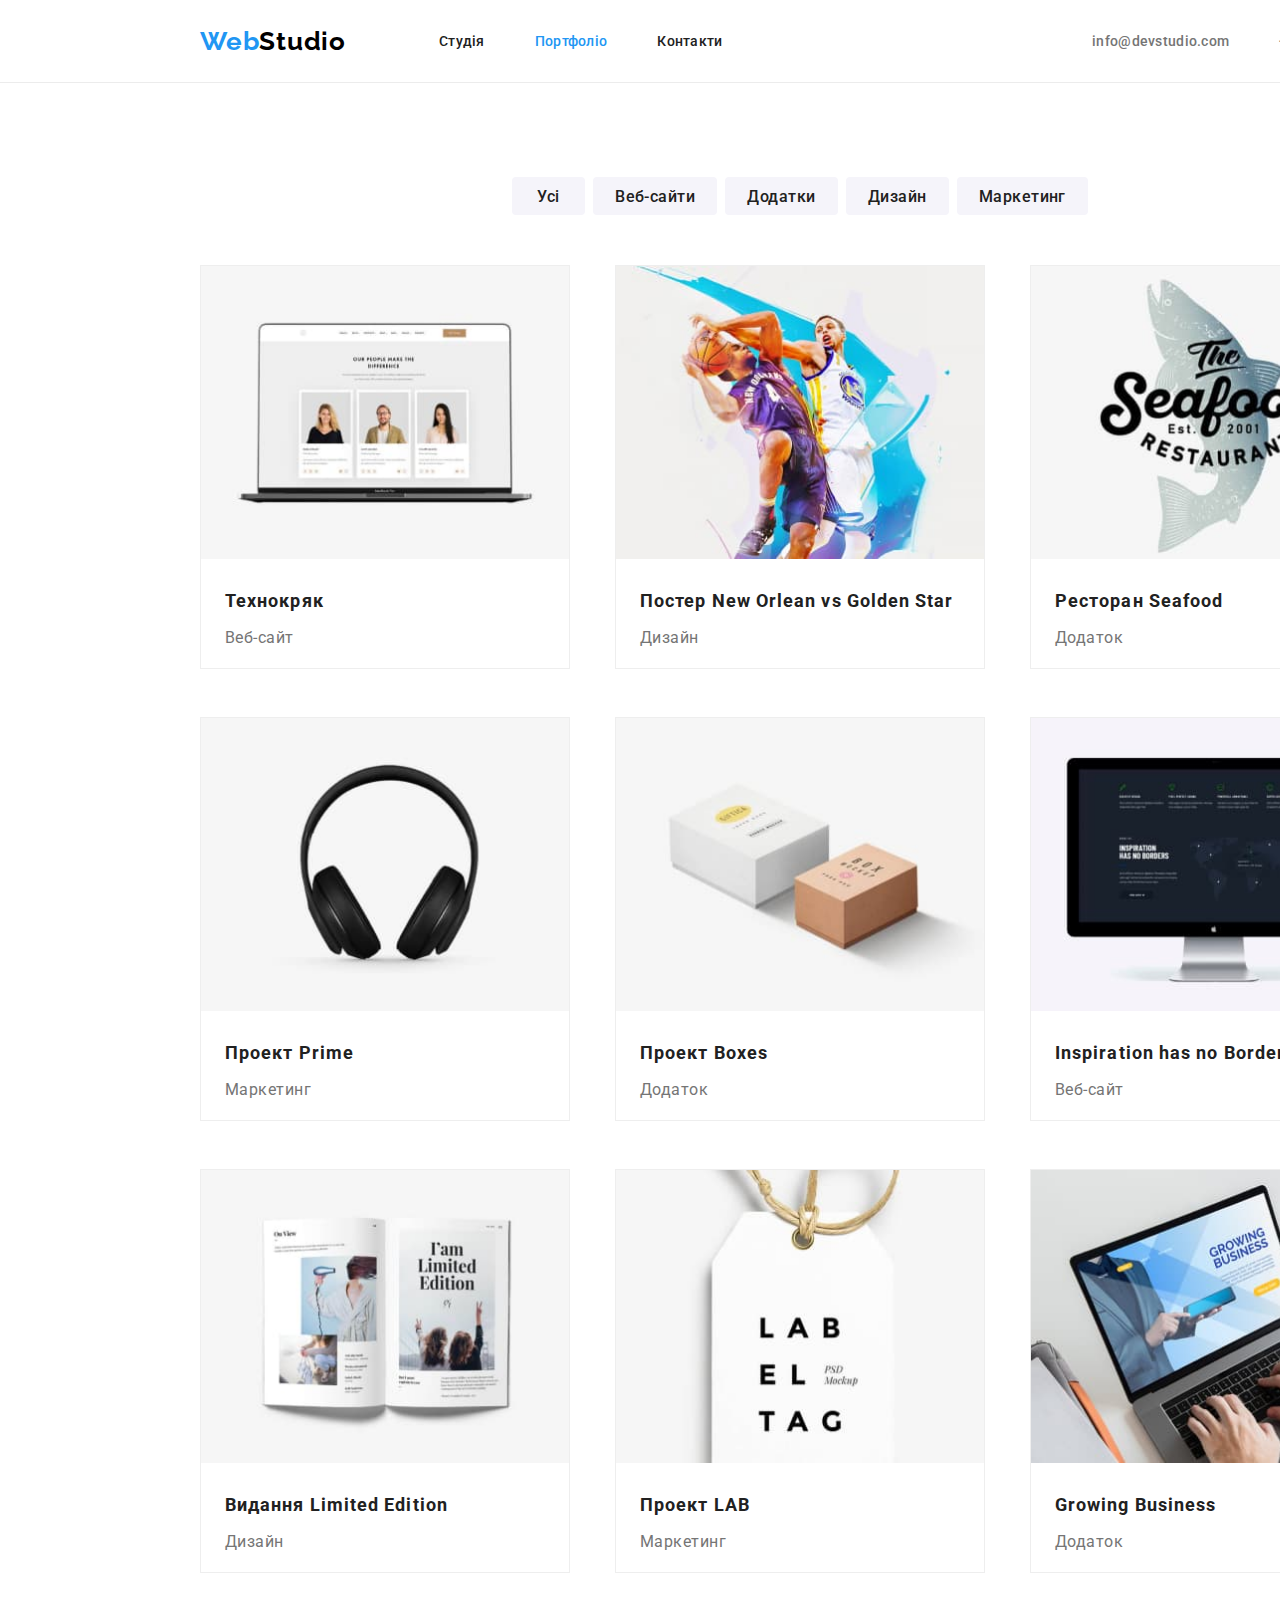
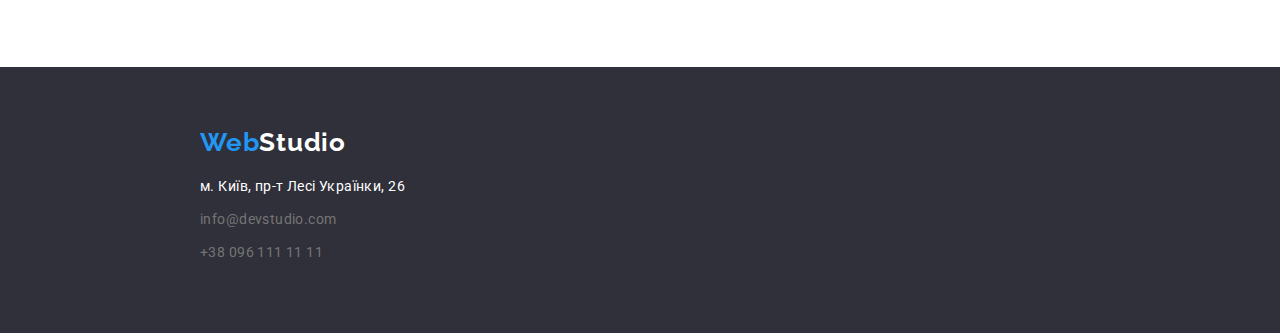
==== portfolio.html @ 56b0b199 "добавлена разметка и центрирование элементов" ====
<!DOCTYPE html>
<html lang="uk">
  <head>
    <meta charset="UTF-8" />
    <meta http-equiv="X-UA-Compatible" content="IE=edge" />
    <meta name="viewport" content="width=device-width, initial-scale=1.0" />
    <title>Web Studio Portfolio</title>
    <link rel="preconnect" href="https://fonts.googleapis.com" />
    <link rel="preconnect" href="https://fonts.gstatic.com" crossorigin />
    <link
      href="https://fonts.googleapis.com/css2?family=Raleway:wght@700&family=Roboto:ital,wght@0,400;0,500;0,700;0,900;1,400;1,500;1,700;1,900&display=swap"
      rel="stylesheet"
    />
    <link
      rel="stylesheet"
      href="https://cdnjs.cloudflare.com/ajax/libs/modern-normalize/1.1.0/modern-normalize.min.css"
    />
    <link rel="stylesheet" href="./css/styles.css" />
  </head>

  <body>
    <header class="header">
      <div class="container main-nav">
        <nav class="main-nav">
          <a href="./index.html" class="logo"
            >Web<span class="logo-part">Studio</span></a
          >
          <ul class="site-nav list">
            <li><a href="./index.html" class="link">Студія</a></li>
            <li>
              <a href="./portfolio.html" class="link current">Портфоліо</a>
            </li>
            <li><a href="./" class="link">Контакти</a></li>
          </ul>
        </nav>

        <ul class="contacts-nav main-nav list">
          <li>
            <a href="mailto:info@devstudio.com" class="link"
              >info@devstudio.com</a
            >
          </li>
          <li>
            <a href="tel:+380961111111" class="link"> +38 096 111 11 11 </a>
          </li>
        </ul>
      </div>
    </header>

    <main>
      <section class="section">
        <div class="container">
          <h1 class="buttons-title visually-hidden">Filter menu</h1>
          <ul class="button-list list">
            <li><button type="button" class="button-primary">Усi</button></li>
            <li>
              <button type="button" class="button-primary">Веб-сайти</button>
            </li>
            <li>
              <button type="button" class="button-primary">Додатки</button>
            </li>
            <li>
              <button type="button" class="button-primary">Дизайн</button>
            </li>
            <li>
              <button type="button" class="button-primary">Маркетинг</button>
            </li>
          </ul>

          <ul class="works-list list">
            <li>
              <img
                src="./img/img-11.jpg"
                alt="Відкритий сайт у браузері на екрані ноутбука"
                width="368"
              />
              <h2 class="works-title">Технокряк</h2>
              <p>Веб-сайт</p>
            </li>
            <li>
              <img
                src="./img/img-12.jpg"
                alt="Два баскетболісти змагаються за мʼяч"
                width="368"
              />
              <h2 class="works-title">Постер New Orlean vs Golden Star</h2>
              <p>Дизайн</p>
            </li>
            <li>
              <img
                src="./img/img-13.jpg"
                alt="Назва ресторану ʼЗе сифуд ресторанʼ з великою рибою на фоні"
                width="368"
              />
              <h2 class="works-title">Ресторан Seafood</h2>
              <p>Додаток</p>
            </li>
            <li>
              <img src="./img/img-14.jpg" alt="Чорні навушники" width="368" />
              <h3 class="works-title">Проект Prime</h3>
              <p>Маркетинг</p>
            </li>
            <li>
              <img
                src="./img/img-15.jpg"
                alt="Дві коробки- біла та коричнева"
                width="368"
              />
              <h2 class="works-title">Проект Boxes</h2>
              <p>Додаток</p>
            </li>
            <li>
              <img
                src="./img/img-16.jpg"
                alt="Персональний компʼютер Епл з відкритою сторінкою у браузері"
                width="368"
              />
              <h2 lang="en" class="works-title">Inspiration has no Borders</h2>
              <p>Веб-сайт</p>
            </li>
            <li>
              <img
                src="./img/img-17.jpg"
                alt="Відкритий журнал, на першій сторінці дівчина з феном, на другій дві дівчини підняли руки вгору зі знаком перемоги ві"
                width="368"
              />
              <h2 class="works-title">Видання Limited Edition</h2>
              <p>Дизайн</p>
            </li>
            <li>
              <img
                src="./img/img-18.jpg"
                alt="Бірка з надписом 'Леб ель тег'"
                width="368"
              />
              <h2 class="works-title">Проект LAB</h2>
              <p>Маркетинг</p>
            </li>
            <li>
              <img
                src="./img/img-19.jpg"
                alt="Чоловічі руки печатають на клавіатурі ноутбука з відкритою сторінкою у браузері"
                width="368"
              />
              <h2 lang="en" class="works-title">Growing Business</h2>
              <p>Додаток</p>
            </li>
          </ul>
        </div>
      </section>
    </main>
    <footer class="address-section">
      <div class="container container-ftr">
        <a href="./index.html" class="logo logo-ftr"
          >Web<span class="logo-part-ftr">Studio</span></a
        >

        <address class="address">
          <ul class="list address-list">
            <li>
              <a
                href="https://goo.gl/maps/CPtrU1FHBa2aNyZL9"
                target="_blank"
                rel="noopener noreferrer nofollow"
                class="address-map link"
                >м. Київ, пр-т Лесі Українки, 26</a
              >
            </li>

            <li>
              <a href="mailto:info@devstudio.com" class="contacts link"
                >info@devstudio.com</a
              >
            </li>
            <li>
              <a href="tel:+380961111111" class="contacts link"
                >+38 096 111 11 11</a
              >
            </li>
          </ul>
        </address>
      </div>
    </footer>
  </body>
</html>
---- css/styles.css ----
/*цвет основного текста  #212121 */
/*голубой цвет #2196F3 */
/* цвет мелкого текста #757575*/
/* фон темній #2F303A */
/*цвет белого текста #FFFFFF */

/* Common styles */

html {
  box-sizing: border-box;
}

*,
*::before,
*::after {
  box-sizing: inherit;
}

:root {
  --body-bgr-color: #ffffff;
  --primary-text-color: #212121;
  --accent-color: #2196f3;
  --title-text-color: #212121;
  --text-color: #757575;
  --hero-text-color: #ffffff;
  --background-color: #2f303a;
  --second-part-logo: #000000;
  --portfolio-button-bgr: #f5f4fa;
  --hover-focus-btn: #188ce8;
  --team-bgr-color: #f5f4fa;
}


/* Utilits */

body {
  background-color: var(--body-bgr-color);
  color: var(--primary-text-color);
  font-family: "Roboto", sans-serif;
  margin: 0;
  width: 1600px;
}

.title-centered {
  text-align: center;
}

.container {
  width: 1200px;
  margin-left: auto;
  margin-right: auto;
}

.logo {
  color: var(--accent-color);
  font-family: "Raleway", sans-serif;
  font-weight: 700;
  font-size: 26px;
  line-height: calc(31 / 26);
  letter-spacing: 0.03em;
  text-decoration: none;
  }

.logo-part {
  color: var(--second-part-logo);
}

.list {
  list-style: none;
}

.link {
  text-decoration: none;
  display: inline-block;
}


/* Header */

.header {
  border-bottom: 1px solid #ECECEC;
}

/* Site nav */

.main-nav {
  display: flex;
  align-items: center;
}

.site-nav {
  margin: 0;
  margin-top: 32px;
  margin-bottom: 32px;
  margin-left: 93px;
  padding: 0;
  display: flex;
}

.site-nav .link {
  color: var(--primary-text-color);
  font-weight: 500;
  font-size: 14px;
  line-height: calc(16 / 14);
  letter-spacing: 0.02em;
}

.site-nav>li,
.contacts-nav>li {
  margin-right: 50px;
}

.site-nav>li:last-child,
.contacts-nav>li:last-child {
  margin-right: 0;
}

.site-nav .link:hover,
.site-nav .link:focus {
  color: var(--accent-color);
}

.site-nav .link.current {
  color: var(--accent-color);
}

.contacts-nav {
  margin: 0;
  margin-top: 32px;
  margin-bottom: 32px;
  margin-left: auto;
  padding: 0;
  display: flex;
}

.contacts-nav .link {
  color: var(--text-color);
  font-weight: 500;
  font-size: 14px;
  line-height: calc(16 / 14);
  letter-spacing: 0.02em;
}

.contacts-nav .link:hover,
.contacts-nav .link:focus {
  color: var(--accent-color);
}


/* Hero */

.hero {
  background-color: var(--background-color);
  text-align: center;
  width: 1600px;
    height: 600px;
}
 
.container-hero {
  padding-top: 200px;
  padding-bottom: 200px;
}

.hero-title {
  color: var(--hero-text-color);
  font-weight: 900;
  font-size: 44px;
  line-height: calc(60 / 44);
  letter-spacing: 0.06em;
  text-transform: uppercase;
  text-align: center;
  width: 696px;
  margin:0 auto 30px auto;
}

.button {
  color: var(--hero-text-color);
  background-color: var(--accent-color);
  border-radius: 4px;
  font-family: inherit;
  font-weight: 700;
  font-size: 16px;
  line-height: calc(30 / 16);
  letter-spacing: 0.06em;
  border-style: none;
  text-align: center;
  min-width: 216px;
  height: 50px;
  padding: 0;
}

.button:hover,
.button:focus {
  cursor: pointer;
  background-color: var(--hover-focus-btn);
}

/* Section */

.section {
  padding:0;
  margin-bottom: 94px;
}

.section-title {
  color: var(--title-text-color);
  font-size: 36px;
  line-height: calc(42 / 36);
  letter-spacing: 0.03em;
  padding: 0;
  margin: 0;
  padding-bottom: 50px;
}

.visually-hidden {
position: absolute;
white-space: nowrap;
width: 1px;
height: 1px;
overflow: hidden;
border: 0;
padding: 0;
clip: rect(0 0 0 0);
clip-path: inset(50%);
margin: -1px;
}

.features {
  display: flex;
  justify-content: space-between;
  padding: 0;
  margin: 0;
  margin-bottom: 94px;
}

.features-container {
  height: 98px;
}

.features>li {
  width: 270px;
}

.features p {
  color: var(--text-color);
  margin: 0;
  font-size: 14px;
  line-height: calc(24/14);
}

.features .features-title {
  font-size: 14px;
  line-height: calc(16 / 14);
  letter-spacing: 0.03em;
  text-transform: uppercase;
}

.features-title,
.team-title {
  margin-top: 0;
  margin-bottom: 10px;
}

/* Team */

.team {
  background-color: var(--team-bgr-color);
  margin-bottom: 0;
}

.team-list {
  margin: 0;
  padding-left: 0;
  display: flex;
  flex-direction: row;
  justify-content: space-between;
}

.team-main-title 
{
  padding-top: 94px;
}

.team-title {
  font-weight: 500;
  font-size: 16px;
  line-height: calc(19 / 16);
  letter-spacing: 0.03em;
  text-align: center;
}

.description-bgr {
  background-color: var(--body-bgr-color);
  width: 270px;
  height: 368px;
  box-shadow: 0px 1px 3px rgba(0, 0, 0, 0.12), 0px 1px 1px rgba(0, 0, 0, 0.14), 0px 2px 1px rgba(0, 0, 0, 0.2);
    border-radius: 0px 0px 4px 4px;
    margin-bottom: 94px;
}

.job-title {
  color: var(--text-color);
  font-weight: 400;
  font-size: 16px;
  line-height: calc(19 / 16);
  letter-spacing: 0.03em;
  text-align: center;
  margin-top: 0;
  margin-bottom: 30px;
}

.description-bgr>img {
  margin-bottom: 30px;
}


/* footer */

.container-ftr {
  padding-top: 60px;
  padding-bottom: 60px;
}

.logo-ftr {
  margin-bottom: 20px;
  margin-top: 20px;
}

.address {
  font-style: normal;
}

.address-list {
  padding-left: 0;
  margin-bottom: 0;
}

.address-list a{
  padding-bottom: 9px;
}

.address-section {
  background-color: var(--background-color);
}

.address-map {
  color: var(--hero-text-color);
  font-size: 14px;
  line-height: calc(24 / 14);
  letter-spacing: 0.03em;
}

.contacts {
  color: var(--text-color);
  font-size: 14px;
  line-height: calc(24 / 14);
  letter-spacing: 0.03em;
}

.contacts:hover,
.contacts:focus {
  color: var(--accent-color);
}

.logo-part-ftr {
  color: var(--hero-text-color);
  font-family: "Raleway", sans-serif;
}

/* styles for portfolio */
/* Button */
.buttons-title {
  color: var(--hero-text-color);
}

.button-list {
  margin: 0;
  margin-top: 94px;
  margin-bottom: 50px;
  padding: 0;
  display: flex;
  flex-direction: row;
  justify-content: center;
}

.button-primary {
  color: var(--primary-text-color);
  background-color: var(--portfolio-button-bgr);
  border-radius: 4px;
  font-family: inherit;
  font-weight: 500;
  font-size: 16px;
  line-height: calc(26 / 16);
  letter-spacing: 0.03em;
  text-align: center;
  min-width: 73px;
  border-style: none;
  padding-top: 3px;
  padding-left: 22px;
  padding-right: 22px;
  margin-left: 4px;
  margin-right: 4px;
  height: 38px;
}

.button-list .button-primary:hover,
.button-list .button-primary:focus {
  color: var(--hero-text-color);
  background-color: var(--accent-color);
  cursor: pointer;
}

/* Works */

.work-list {
  margin-top: 0;
  margin-bottom: 0;
  padding-left: 0;
  display: flex;
  flex-direction: row;
  justify-content: space-between;
  height: 294px;
}

.works-list > li {
  width: 370px;
  height: 404px;
  box-sizing: border-box;
  background: #FFFFFF;
  border: 1px solid #EEEEEE;
  margin-bottom: 30px;
}

.works-list>li:nth-child(n+7) {
  margin-bottom: 0;
}

.works-list {
  margin: 0;
  padding: 0;
  display: flex;
  flex-wrap: wrap;
  gap: 18px;
  justify-content: space-between;
}

.works-list img {
  margin-bottom: 20px;
}

.works-title {
  font-size: 18px;
  line-height: calc(36 / 18);
  letter-spacing: 0.06em;
  width: 322px;
  margin: 0;
  margin-bottom: 4px;
  margin-left: 24px;
}

.works-list p {
  color: var(--text-color);
  font-size: 16px;
  line-height: calc(30 / 16);
  letter-spacing: 0.03em;
  width: 322px;
  margin: 0;
  margin-bottom: 20px;
  margin-left: 24px;
}
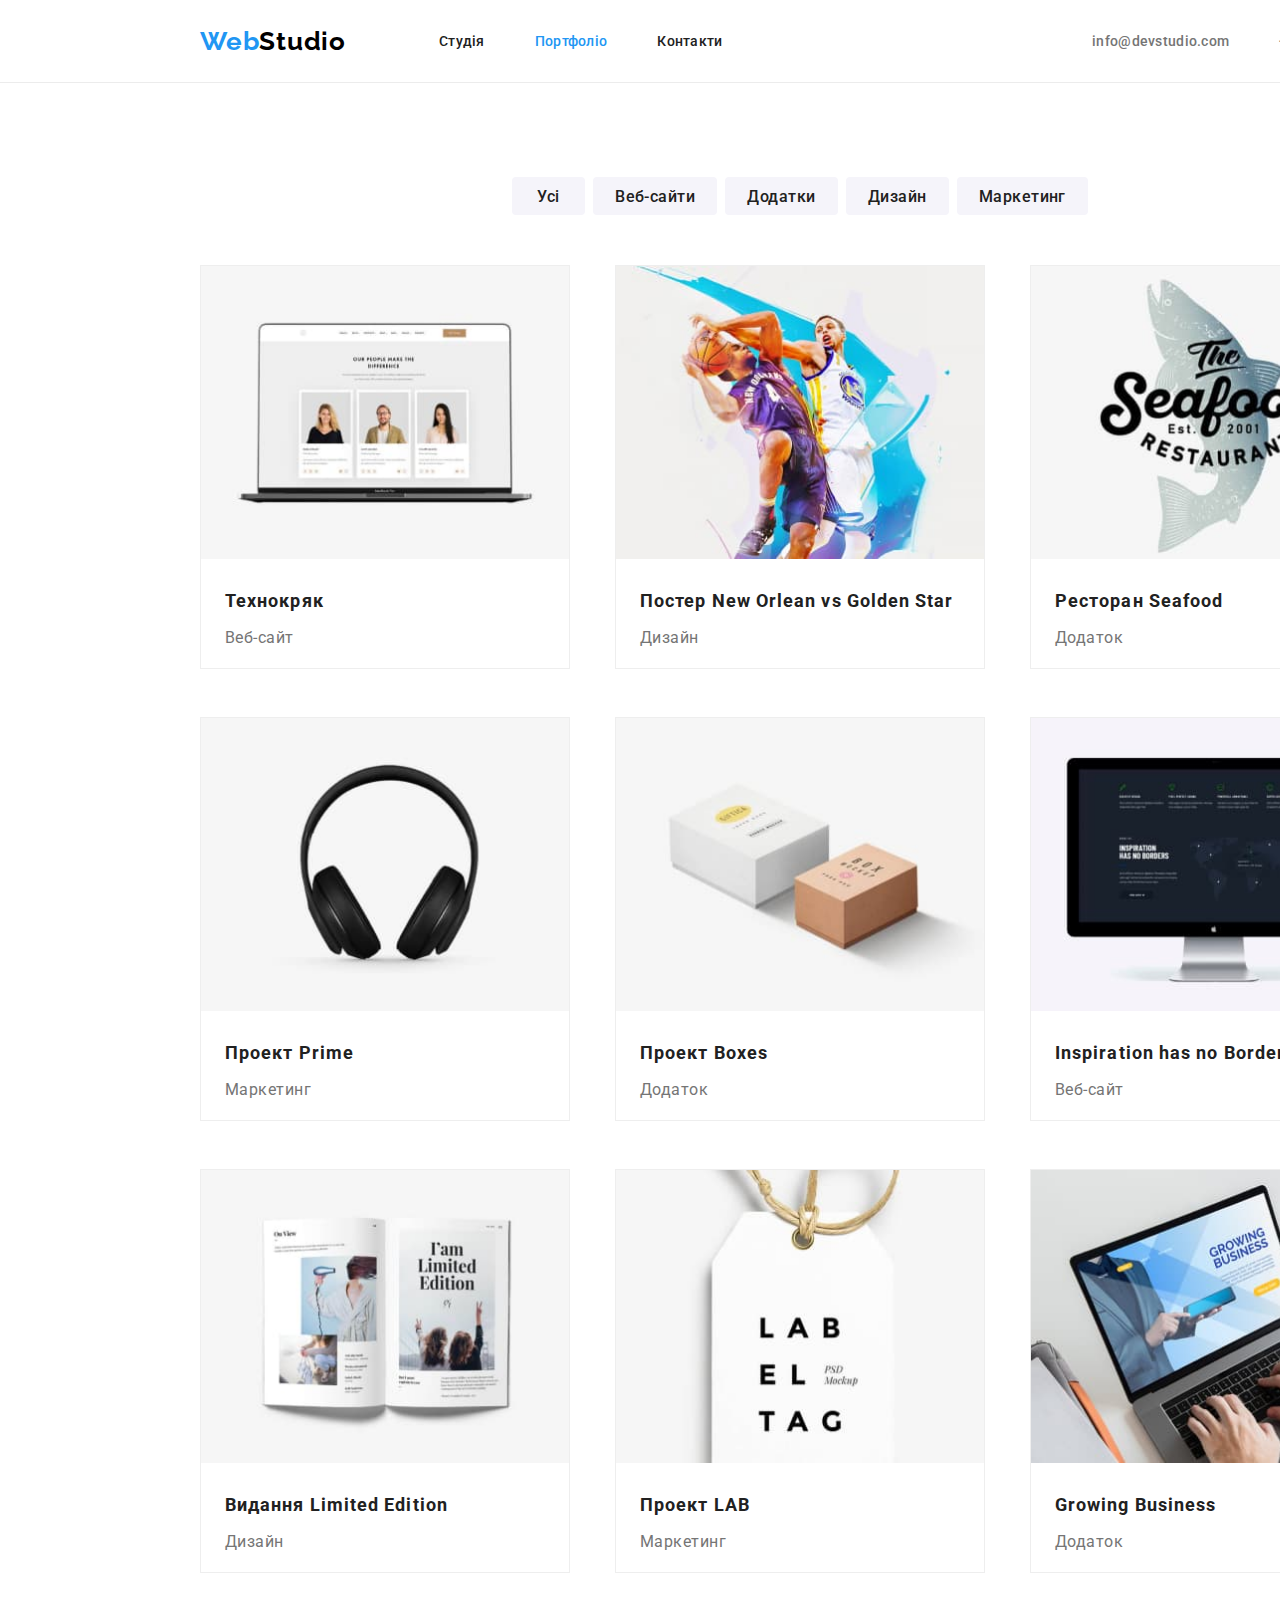
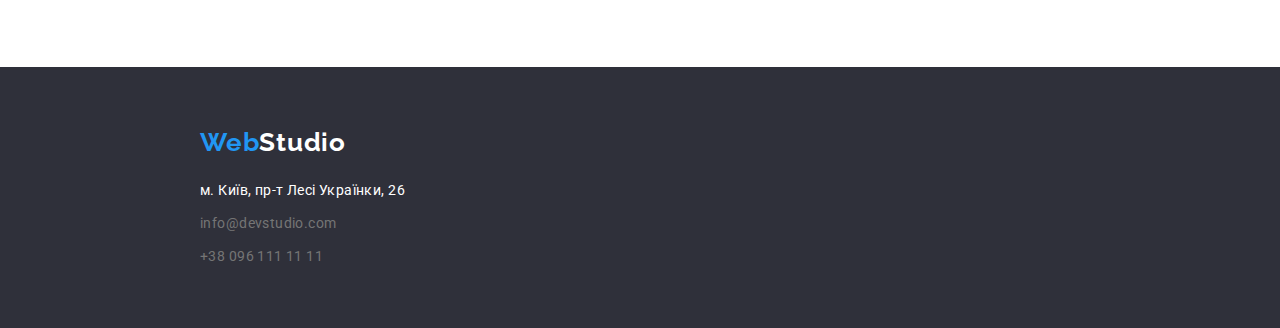
==== commit 26ef65da: "откорректировано" ====
--- a/portfolio.html
+++ b/portfolio.html
@@ -52,7 +52,11 @@
         <div class="container">
           <h1 class="buttons-title visually-hidden">Filter menu</h1>
           <ul class="button-list list">
-            <li><button type="button" class="button-primary">Усi</button></li>
+            <li>
+              <button type="button" class="button-primary first-button">
+                Усi
+              </button>
+            </li>
             <li>
               <button type="button" class="button-primary">Веб-сайти</button>
             </li>
@@ -151,7 +155,7 @@
     </main>
     <footer class="address-section">
       <div class="container container-ftr">
-        <a href="./index.html" class="logo logo-ftr"
+        <a href="./index.html" class="logo logo-ftr link"
           >Web<span class="logo-part-ftr">Studio</span></a
         >
 
--- a/css/styles.css
+++ b/css/styles.css
@@ -323,7 +323,11 @@
 
 .logo-ftr {
   margin-bottom: 20px;
-  margin-top: 20px;
+}
+
+.logo-part-ftr {
+  color: var(--hero-text-color);
+  font-family: "Raleway", sans-serif;
 }
 
 .address {
@@ -331,12 +335,17 @@
 }
 
 .address-list {
+  margin-top: 0;
   padding-left: 0;
   margin-bottom: 0;
 }
 
-.address-list a{
-  padding-bottom: 9px;
+.address-list li{
+ margin-bottom: 9px;
+}
+
+.address-list>li:last-child {
+  margin-bottom: 0;
 }
 
 .address-section {
@@ -362,10 +371,7 @@
   color: var(--accent-color);
 }
 
-.logo-part-ftr {
-  color: var(--hero-text-color);
-  font-family: "Raleway", sans-serif;
-}
+
 
 /* styles for portfolio */
 /* Button */
@@ -381,6 +387,14 @@
   display: flex;
   flex-direction: row;
   justify-content: center;
+}
+
+.button-list>li {
+  margin-right: 8px;
+}
+
+.button-list>li:last-child {
+  margin-right: 0;
 }
 
 .button-primary {
@@ -398,9 +412,12 @@
   padding-top: 3px;
   padding-left: 22px;
   padding-right: 22px;
-  margin-left: 4px;
-  margin-right: 4px;
   height: 38px;
+}
+
+.first-button {
+  padding-left: 25px;
+  padding-right: 25px;
 }
 
 .button-list .button-primary:hover,
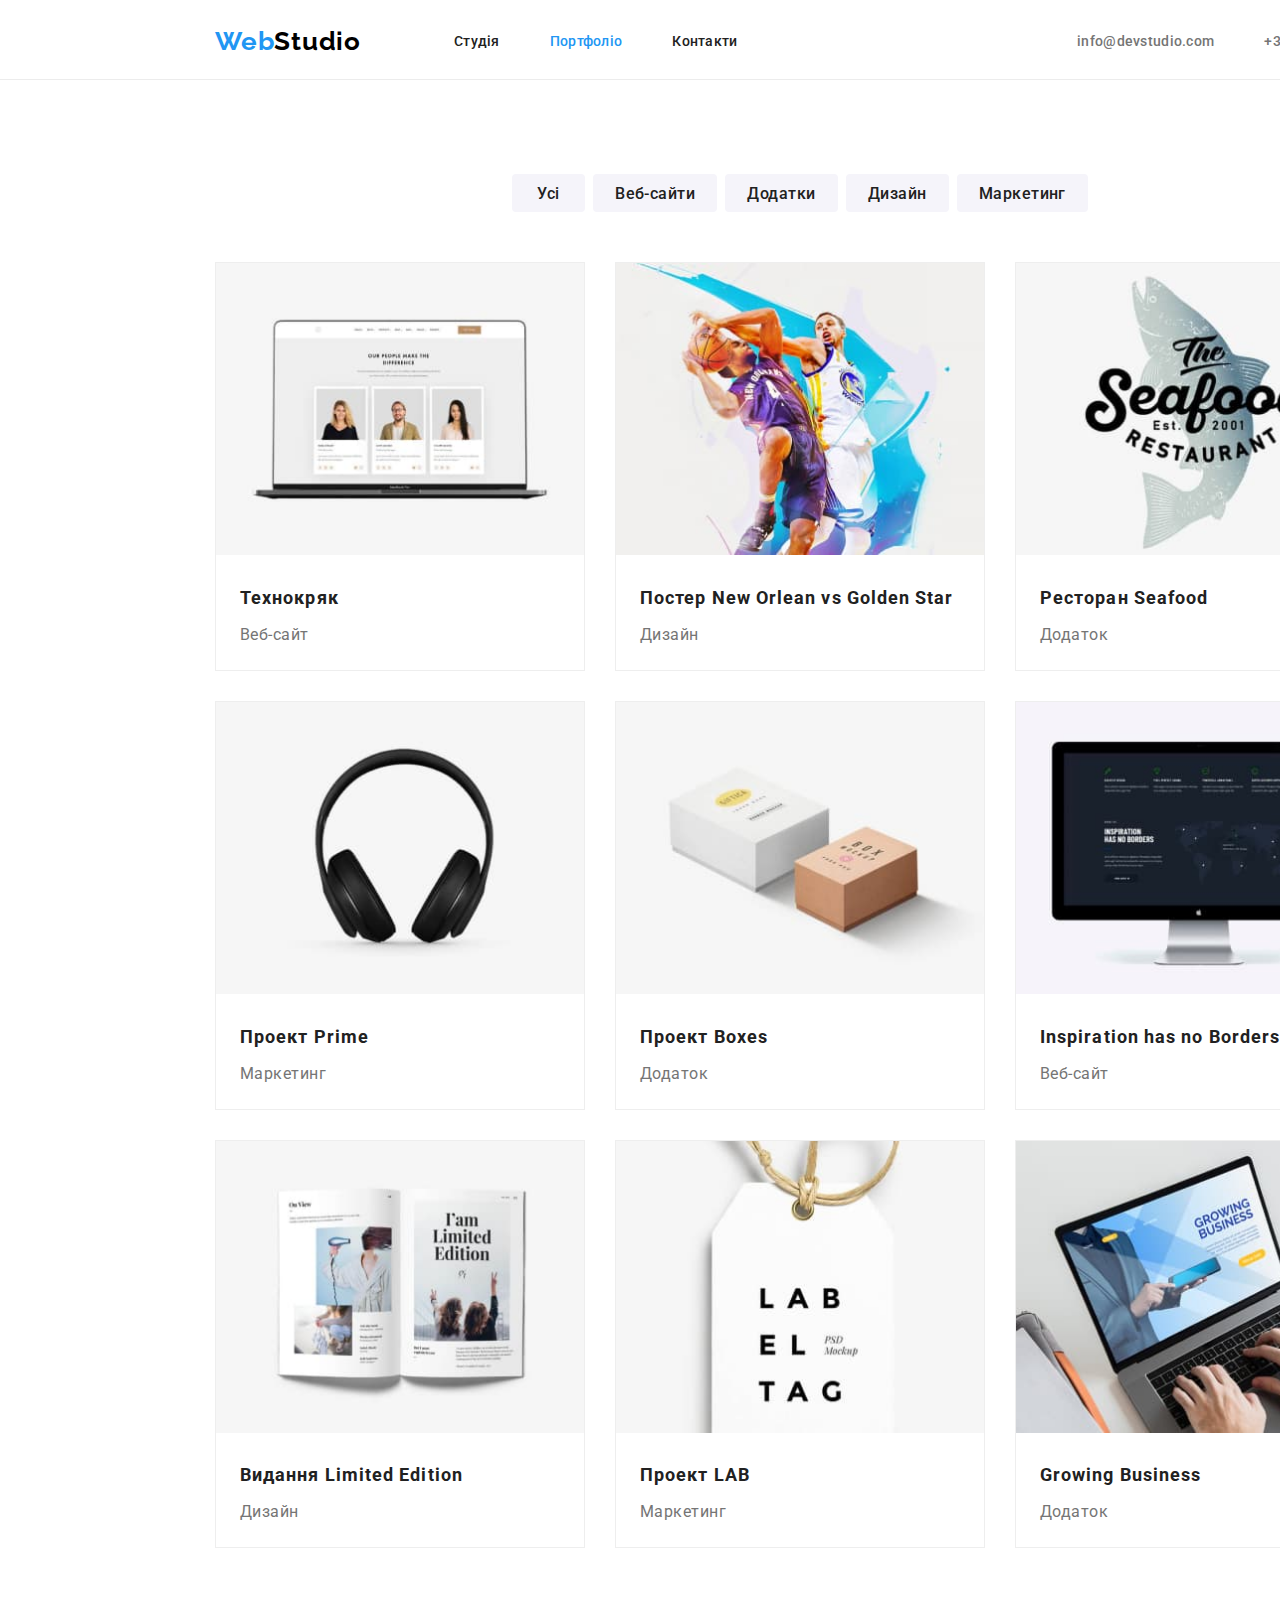
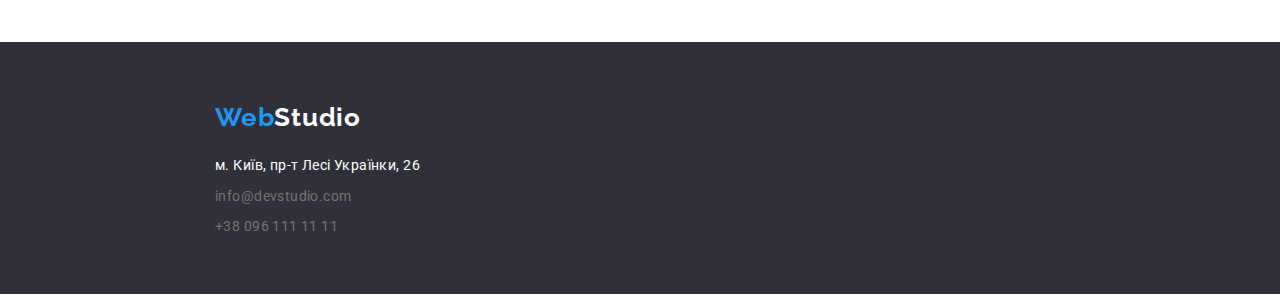
==== commit b95966a6: "откорректированы секция портфолио с карточками" ====
--- a/portfolio.html
+++ b/portfolio.html
@@ -20,7 +20,7 @@
 
   <body>
     <header class="header">
-      <div class="container main-nav">
+      <div class="container works-container main-nav">
         <nav class="main-nav">
           <a href="./index.html" class="logo"
             >Web<span class="logo-part">Studio</span></a
@@ -49,7 +49,7 @@
 
     <main>
       <section class="section">
-        <div class="container">
+        <div class="container works-container">
           <h1 class="buttons-title visually-hidden">Filter menu</h1>
           <ul class="button-list list">
             <li>
@@ -78,8 +78,10 @@
                 alt="Відкритий сайт у браузері на екрані ноутбука"
                 width="368"
               />
-              <h2 class="works-title">Технокряк</h2>
-              <p>Веб-сайт</p>
+              <div class="work-card">
+                <h2 class="works-title">Технокряк</h2>
+                <p>Веб-сайт</p>
+              </div>
             </li>
             <li>
               <img
@@ -87,8 +89,10 @@
                 alt="Два баскетболісти змагаються за мʼяч"
                 width="368"
               />
-              <h2 class="works-title">Постер New Orlean vs Golden Star</h2>
-              <p>Дизайн</p>
+              <div class="work-card">
+                <h2 class="works-title">Постер New Orlean vs Golden Star</h2>
+                <p>Дизайн</p>
+              </div>
             </li>
             <li>
               <img
@@ -96,13 +100,17 @@
                 alt="Назва ресторану ʼЗе сифуд ресторанʼ з великою рибою на фоні"
                 width="368"
               />
-              <h2 class="works-title">Ресторан Seafood</h2>
-              <p>Додаток</p>
+              <div class="work-card">
+                <h2 class="works-title">Ресторан Seafood</h2>
+                <p>Додаток</p>
+              </div>
             </li>
             <li>
               <img src="./img/img-14.jpg" alt="Чорні навушники" width="368" />
-              <h3 class="works-title">Проект Prime</h3>
-              <p>Маркетинг</p>
+              <div class="work-card">
+                <h2 class="works-title">Проект Prime</h2>
+                <p>Маркетинг</p>
+              </div>
             </li>
             <li>
               <img
@@ -110,8 +118,10 @@
                 alt="Дві коробки- біла та коричнева"
                 width="368"
               />
-              <h2 class="works-title">Проект Boxes</h2>
-              <p>Додаток</p>
+              <div class="work-card">
+                <h2 class="works-title">Проект Boxes</h2>
+                <p>Додаток</p>
+              </div>
             </li>
             <li>
               <img
@@ -119,8 +129,12 @@
                 alt="Персональний компʼютер Епл з відкритою сторінкою у браузері"
                 width="368"
               />
-              <h2 lang="en" class="works-title">Inspiration has no Borders</h2>
-              <p>Веб-сайт</p>
+              <div class="work-card">
+                <h2 lang="en" class="works-title">
+                  Inspiration has no Borders
+                </h2>
+                <p>Веб-сайт</p>
+              </div>
             </li>
             <li>
               <img
@@ -128,8 +142,10 @@
                 alt="Відкритий журнал, на першій сторінці дівчина з феном, на другій дві дівчини підняли руки вгору зі знаком перемоги ві"
                 width="368"
               />
-              <h2 class="works-title">Видання Limited Edition</h2>
-              <p>Дизайн</p>
+              <div class="work-card">
+                <h2 class="works-title">Видання Limited Edition</h2>
+                <p>Дизайн</p>
+              </div>
             </li>
             <li>
               <img
@@ -137,8 +153,10 @@
                 alt="Бірка з надписом 'Леб ель тег'"
                 width="368"
               />
-              <h2 class="works-title">Проект LAB</h2>
-              <p>Маркетинг</p>
+              <div class="work-card">
+                <h2 class="works-title">Проект LAB</h2>
+                <p>Маркетинг</p>
+              </div>
             </li>
             <li>
               <img
@@ -146,8 +164,10 @@
                 alt="Чоловічі руки печатають на клавіатурі ноутбука з відкритою сторінкою у браузері"
                 width="368"
               />
-              <h2 lang="en" class="works-title">Growing Business</h2>
-              <p>Додаток</p>
+              <div class="work-card">
+                <h2 lang="en" class="works-title">Growing Business</h2>
+                <p>Додаток</p>
+              </div>
             </li>
           </ul>
         </div>
@@ -166,18 +186,20 @@
                 href="https://goo.gl/maps/CPtrU1FHBa2aNyZL9"
                 target="_blank"
                 rel="noopener noreferrer nofollow"
-                class="address-map link"
+                class="address-map address-link link"
                 >м. Київ, пр-т Лесі Українки, 26</a
               >
             </li>
 
             <li>
-              <a href="mailto:info@devstudio.com" class="contacts link"
+              <a
+                href="mailto:info@devstudio.com"
+                class="contacts address-link link"
                 >info@devstudio.com</a
               >
             </li>
             <li>
-              <a href="tel:+380961111111" class="contacts link"
+              <a href="tel:+380961111111" class="contacts address-link link"
                 >+38 096 111 11 11</a
               >
             </li>
--- a/css/styles.css
+++ b/css/styles.css
@@ -30,7 +30,6 @@
   --team-bgr-color: #f5f4fa;
 }
 
-
 /* Utilits */
 
 body {
@@ -59,7 +58,7 @@
   line-height: calc(31 / 26);
   letter-spacing: 0.03em;
   text-decoration: none;
-  }
+}
 
 .logo-part {
   color: var(--second-part-logo);
@@ -78,8 +77,10 @@
 /* Header */
 
 .header {
-  border-bottom: 1px solid #ECECEC;
-}
+  border-bottom: 1px solid #ececec;
+  height: 80px;
+}
+
 
 /* Site nav */
 
@@ -105,13 +106,13 @@
   letter-spacing: 0.02em;
 }
 
-.site-nav>li,
-.contacts-nav>li {
+.site-nav > li,
+.contacts-nav > li {
   margin-right: 50px;
 }
 
-.site-nav>li:last-child,
-.contacts-nav>li:last-child {
+.site-nav > li:last-child,
+.contacts-nav > li:last-child {
   margin-right: 0;
 }
 
@@ -153,12 +154,13 @@
   background-color: var(--background-color);
   text-align: center;
   width: 1600px;
-    height: 600px;
-}
- 
+  height: 600px;
+}
+
 .container-hero {
   padding-top: 200px;
   padding-bottom: 200px;
+  margin-bottom: 94px;
 }
 
 .hero-title {
@@ -170,7 +172,7 @@
   text-transform: uppercase;
   text-align: center;
   width: 696px;
-  margin:0 auto 30px auto;
+  margin: 0 auto 30px auto;
 }
 
 .button {
@@ -185,8 +187,9 @@
   border-style: none;
   text-align: center;
   min-width: 216px;
-  height: 50px;
-  padding: 0;
+  padding: 0;
+  padding-top: 10px;
+  padding-bottom: 10px;
 }
 
 .button:hover,
@@ -195,10 +198,11 @@
   background-color: var(--hover-focus-btn);
 }
 
+
 /* Section */
 
 .section {
-  padding:0;
+  padding: 0;
   margin-bottom: 94px;
 }
 
@@ -213,16 +217,16 @@
 }
 
 .visually-hidden {
-position: absolute;
-white-space: nowrap;
-width: 1px;
-height: 1px;
-overflow: hidden;
-border: 0;
-padding: 0;
-clip: rect(0 0 0 0);
-clip-path: inset(50%);
-margin: -1px;
+  position: absolute;
+  white-space: nowrap;
+  width: 1px;
+  height: 1px;
+  overflow: hidden;
+  border: 0;
+  padding: 0;
+  clip: rect(0 0 0 0);
+  clip-path: inset(50%);
+  margin: -1px;
 }
 
 .features {
@@ -233,11 +237,7 @@
   margin-bottom: 94px;
 }
 
-.features-container {
-  height: 98px;
-}
-
-.features>li {
+.features > li {
   width: 270px;
 }
 
@@ -245,7 +245,7 @@
   color: var(--text-color);
   margin: 0;
   font-size: 14px;
-  line-height: calc(24/14);
+  line-height: calc(24 / 14);
 }
 
 .features .features-title {
@@ -261,6 +261,7 @@
   margin-bottom: 10px;
 }
 
+
 /* Team */
 
 .team {
@@ -276,8 +277,7 @@
   justify-content: space-between;
 }
 
-.team-main-title 
-{
+.team-main-title {
   padding-top: 94px;
 }
 
@@ -293,9 +293,10 @@
   background-color: var(--body-bgr-color);
   width: 270px;
   height: 368px;
-  box-shadow: 0px 1px 3px rgba(0, 0, 0, 0.12), 0px 1px 1px rgba(0, 0, 0, 0.14), 0px 2px 1px rgba(0, 0, 0, 0.2);
-    border-radius: 0px 0px 4px 4px;
-    margin-bottom: 94px;
+  box-shadow: 0px 1px 3px rgba(0, 0, 0, 0.12), 0px 1px 1px rgba(0, 0, 0, 0.14),
+    0px 2px 1px rgba(0, 0, 0, 0.2);
+  border-radius: 0px 0px 4px 4px;
+  margin-bottom: 94px;
 }
 
 .job-title {
@@ -309,7 +310,7 @@
   margin-bottom: 30px;
 }
 
-.description-bgr>img {
+.description-bgr > img {
   margin-bottom: 30px;
 }
 
@@ -319,6 +320,8 @@
 .container-ftr {
   padding-top: 60px;
   padding-bottom: 60px;
+  padding-left: 15px;
+  padding-right: 15px;
 }
 
 .logo-ftr {
@@ -340,16 +343,17 @@
   margin-bottom: 0;
 }
 
-.address-list li{
- margin-bottom: 9px;
-}
-
-.address-list>li:last-child {
+.address-list li {
+  margin-bottom: 9px;
+}
+
+.address-list > li:last-child {
   margin-bottom: 0;
 }
 
 .address-section {
   background-color: var(--background-color);
+  height: 252px;
 }
 
 .address-map {
@@ -357,6 +361,10 @@
   font-size: 14px;
   line-height: calc(24 / 14);
   letter-spacing: 0.03em;
+}
+
+.address-link {
+  height: 21px;
 }
 
 .contacts {
@@ -372,9 +380,9 @@
 }
 
 
-
 /* styles for portfolio */
 /* Button */
+
 .buttons-title {
   color: var(--hero-text-color);
 }
@@ -389,11 +397,11 @@
   justify-content: center;
 }
 
-.button-list>li {
+.button-list > li {
   margin-right: 8px;
 }
 
-.button-list>li:last-child {
+.button-list > li:last-child {
   margin-right: 0;
 }
 
@@ -427,7 +435,12 @@
   cursor: pointer;
 }
 
+
 /* Works */
+
+.works-container {
+  padding: 0 15px;
+}
 
 .work-list {
   margin-top: 0;
@@ -441,14 +454,12 @@
 
 .works-list > li {
   width: 370px;
-  height: 404px;
   box-sizing: border-box;
-  background: #FFFFFF;
-  border: 1px solid #EEEEEE;
-  margin-bottom: 30px;
-}
-
-.works-list>li:nth-child(n+7) {
+  background: #ffffff;
+  border: 1px solid #eeeeee;
+}
+
+.works-list > li:nth-child(n + 7) {
   margin-bottom: 0;
 }
 
@@ -457,12 +468,8 @@
   padding: 0;
   display: flex;
   flex-wrap: wrap;
-  gap: 18px;
+  gap: 30px;
   justify-content: space-between;
-}
-
-.works-list img {
-  margin-bottom: 20px;
 }
 
 .works-title {
@@ -472,7 +479,6 @@
   width: 322px;
   margin: 0;
   margin-bottom: 4px;
-  margin-left: 24px;
 }
 
 .works-list p {
@@ -482,10 +488,8 @@
   letter-spacing: 0.03em;
   width: 322px;
   margin: 0;
-  margin-bottom: 20px;
-  margin-left: 24px;
-} 
-
-
-
- +}
+
+.work-card {
+  padding: 20px 24px;
+}
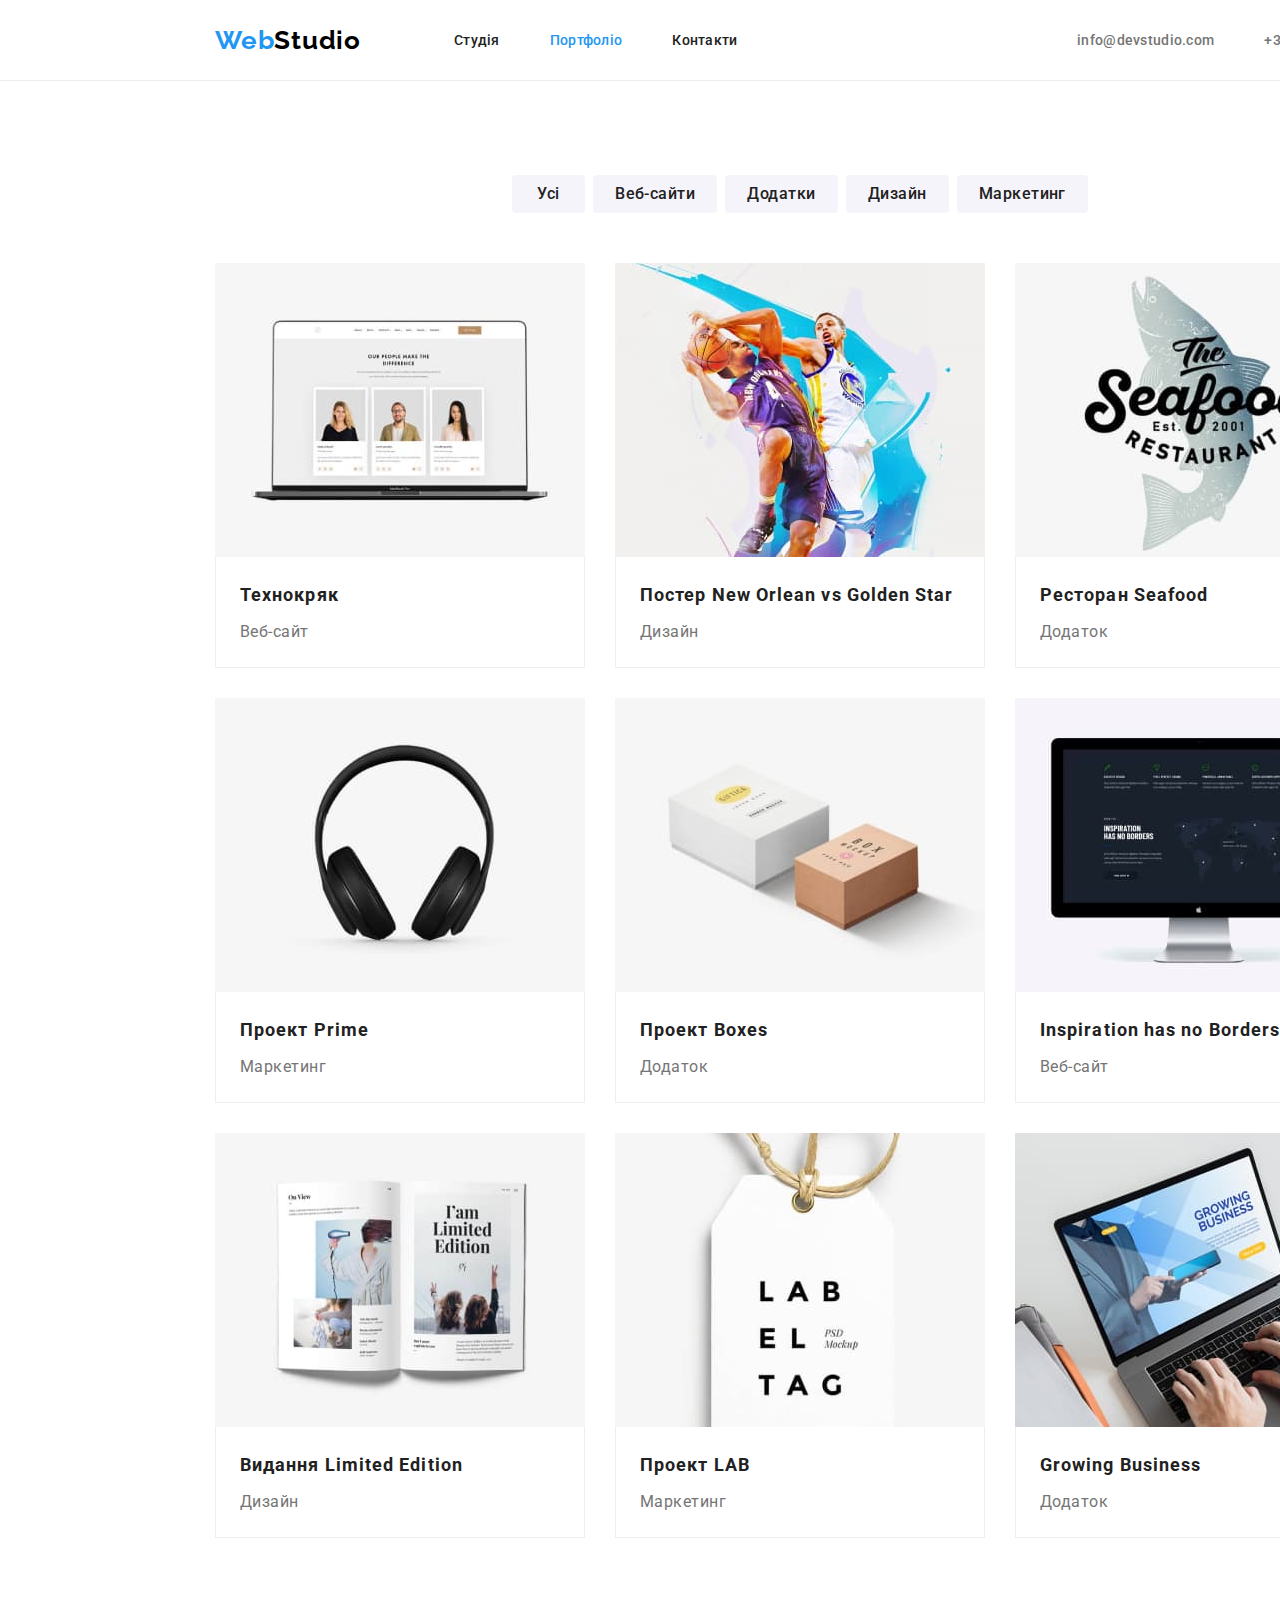
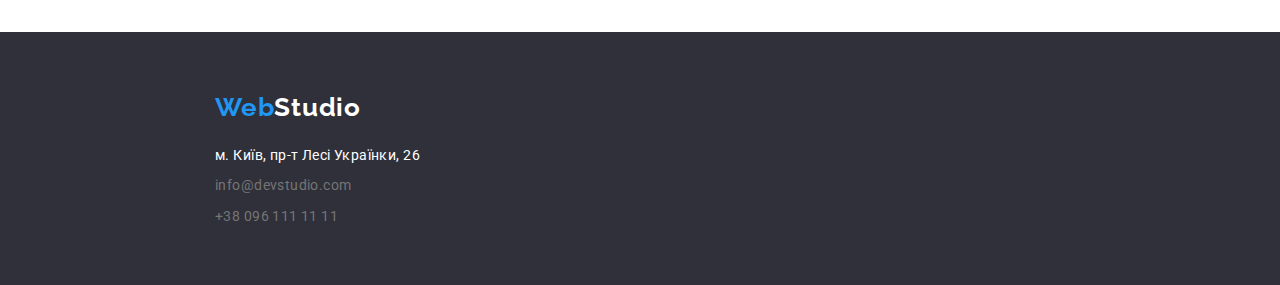
==== commit eb32955c: "откорректировано по рекомендациям ментора" ====
--- a/portfolio.html
+++ b/portfolio.html
@@ -20,28 +20,32 @@
 
   <body>
     <header class="header">
-      <div class="container works-container main-nav">
+      <div class="container main-nav">
         <nav class="main-nav">
           <a href="./index.html" class="logo"
             >Web<span class="logo-part">Studio</span></a
           >
           <ul class="site-nav list">
-            <li><a href="./index.html" class="link">Студія</a></li>
-            <li>
-              <a href="./portfolio.html" class="link current">Портфоліо</a>
-            </li>
-            <li><a href="./" class="link">Контакти</a></li>
+            <li><a href="./index.html" class="link link-nav">Студія</a></li>
+            <li>
+              <a href="./portfolio.html" class="link current link-nav"
+                >Портфоліо</a
+              >
+            </li>
+            <li><a href="./" class="link link-nav">Контакти</a></li>
           </ul>
         </nav>
 
         <ul class="contacts-nav main-nav list">
           <li>
-            <a href="mailto:info@devstudio.com" class="link"
+            <a href="mailto:info@devstudio.com" class="link link-nav"
               >info@devstudio.com</a
             >
           </li>
           <li>
-            <a href="tel:+380961111111" class="link"> +38 096 111 11 11 </a>
+            <a href="tel:+380961111111" class="link link-nav">
+              +38 096 111 11 11
+            </a>
           </li>
         </ul>
       </div>
@@ -76,7 +80,7 @@
               <img
                 src="./img/img-11.jpg"
                 alt="Відкритий сайт у браузері на екрані ноутбука"
-                width="368"
+                width="370"
               />
               <div class="work-card">
                 <h2 class="works-title">Технокряк</h2>
@@ -87,7 +91,7 @@
               <img
                 src="./img/img-12.jpg"
                 alt="Два баскетболісти змагаються за мʼяч"
-                width="368"
+                width="370"
               />
               <div class="work-card">
                 <h2 class="works-title">Постер New Orlean vs Golden Star</h2>
@@ -98,7 +102,7 @@
               <img
                 src="./img/img-13.jpg"
                 alt="Назва ресторану ʼЗе сифуд ресторанʼ з великою рибою на фоні"
-                width="368"
+                width="370"
               />
               <div class="work-card">
                 <h2 class="works-title">Ресторан Seafood</h2>
@@ -106,7 +110,7 @@
               </div>
             </li>
             <li>
-              <img src="./img/img-14.jpg" alt="Чорні навушники" width="368" />
+              <img src="./img/img-14.jpg" alt="Чорні навушники" width="370" />
               <div class="work-card">
                 <h2 class="works-title">Проект Prime</h2>
                 <p>Маркетинг</p>
@@ -116,7 +120,7 @@
               <img
                 src="./img/img-15.jpg"
                 alt="Дві коробки- біла та коричнева"
-                width="368"
+                width="370"
               />
               <div class="work-card">
                 <h2 class="works-title">Проект Boxes</h2>
@@ -127,7 +131,7 @@
               <img
                 src="./img/img-16.jpg"
                 alt="Персональний компʼютер Епл з відкритою сторінкою у браузері"
-                width="368"
+                width="370"
               />
               <div class="work-card">
                 <h2 lang="en" class="works-title">
@@ -140,7 +144,7 @@
               <img
                 src="./img/img-17.jpg"
                 alt="Відкритий журнал, на першій сторінці дівчина з феном, на другій дві дівчини підняли руки вгору зі знаком перемоги ві"
-                width="368"
+                width="370"
               />
               <div class="work-card">
                 <h2 class="works-title">Видання Limited Edition</h2>
@@ -151,7 +155,7 @@
               <img
                 src="./img/img-18.jpg"
                 alt="Бірка з надписом 'Леб ель тег'"
-                width="368"
+                width="370"
               />
               <div class="work-card">
                 <h2 class="works-title">Проект LAB</h2>
@@ -162,7 +166,7 @@
               <img
                 src="./img/img-19.jpg"
                 alt="Чоловічі руки печатають на клавіатурі ноутбука з відкритою сторінкою у браузері"
-                width="368"
+                width="370"
               />
               <div class="work-card">
                 <h2 lang="en" class="works-title">Growing Business</h2>
@@ -174,7 +178,7 @@
       </section>
     </main>
     <footer class="address-section">
-      <div class="container container-ftr">
+      <div class="container">
         <a href="./index.html" class="logo logo-ftr link"
           >Web<span class="logo-part-ftr">Studio</span></a
         >
--- a/css/styles.css
+++ b/css/styles.css
@@ -40,6 +40,12 @@
   width: 1600px;
 }
 
+img {
+  display: block;
+  max-width: 100%;
+  height: auto;
+}
+
 .title-centered {
   text-align: center;
 }
@@ -48,6 +54,8 @@
   width: 1200px;
   margin-left: auto;
   margin-right: auto;
+  padding-left: 15px;
+  padding-right: 15px;
 }
 
 .logo {
@@ -73,14 +81,17 @@
   display: inline-block;
 }
 
+.link-nav {
+  padding-top: 32px;
+  padding-bottom: 32px;
+  display: flex;
+}
 
 /* Header */
 
 .header {
   border-bottom: 1px solid #ececec;
-  height: 80px;
-}
-
+}
 
 /* Site nav */
 
@@ -91,8 +102,7 @@
 
 .site-nav {
   margin: 0;
-  margin-top: 32px;
-  margin-bottom: 32px;
+
   margin-left: 93px;
   padding: 0;
   display: flex;
@@ -127,8 +137,6 @@
 
 .contacts-nav {
   margin: 0;
-  margin-top: 32px;
-  margin-bottom: 32px;
   margin-left: auto;
   padding: 0;
   display: flex;
@@ -147,7 +155,6 @@
   color: var(--accent-color);
 }
 
-
 /* Hero */
 
 .hero {
@@ -155,12 +162,8 @@
   text-align: center;
   width: 1600px;
   height: 600px;
-}
-
-.container-hero {
   padding-top: 200px;
   padding-bottom: 200px;
-  margin-bottom: 94px;
 }
 
 .hero-title {
@@ -173,6 +176,7 @@
   text-align: center;
   width: 696px;
   margin: 0 auto 30px auto;
+  padding: 0;
 }
 
 .button {
@@ -198,12 +202,15 @@
   background-color: var(--hover-focus-btn);
 }
 
-
 /* Section */
 
 .section {
-  padding: 0;
-  margin-bottom: 94px;
+  padding-top: 94px;
+  padding-bottom: 94px;
+}
+
+.section-work {
+  padding-bottom: 94px;
 }
 
 .section-title {
@@ -213,7 +220,7 @@
   letter-spacing: 0.03em;
   padding: 0;
   margin: 0;
-  padding-bottom: 50px;
+  margin-bottom: 50px;
 }
 
 .visually-hidden {
@@ -234,7 +241,6 @@
   justify-content: space-between;
   padding: 0;
   margin: 0;
-  margin-bottom: 94px;
 }
 
 .features > li {
@@ -261,7 +267,6 @@
   margin-bottom: 10px;
 }
 
-
 /* Team */
 
 .team {
@@ -277,8 +282,8 @@
   justify-content: space-between;
 }
 
-.team-main-title {
-  padding-top: 94px;
+.team-container {
+  padding: 30px;
 }
 
 .team-title {
@@ -296,7 +301,6 @@
   box-shadow: 0px 1px 3px rgba(0, 0, 0, 0.12), 0px 1px 1px rgba(0, 0, 0, 0.14),
     0px 2px 1px rgba(0, 0, 0, 0.2);
   border-radius: 0px 0px 4px 4px;
-  margin-bottom: 94px;
 }
 
 .job-title {
@@ -307,22 +311,10 @@
   letter-spacing: 0.03em;
   text-align: center;
   margin-top: 0;
-  margin-bottom: 30px;
-}
-
-.description-bgr > img {
-  margin-bottom: 30px;
-}
-
+  margin-bottom: 0;
+}
 
 /* footer */
-
-.container-ftr {
-  padding-top: 60px;
-  padding-bottom: 60px;
-  padding-left: 15px;
-  padding-right: 15px;
-}
 
 .logo-ftr {
   margin-bottom: 20px;
@@ -353,7 +345,8 @@
 
 .address-section {
   background-color: var(--background-color);
-  height: 252px;
+  padding-top: 60px;
+  padding-bottom: 60px;
 }
 
 .address-map {
@@ -379,7 +372,6 @@
   color: var(--accent-color);
 }
 
-
 /* styles for portfolio */
 /* Button */
 
@@ -389,7 +381,6 @@
 
 .button-list {
   margin: 0;
-  margin-top: 94px;
   margin-bottom: 50px;
   padding: 0;
   display: flex;
@@ -417,7 +408,8 @@
   text-align: center;
   min-width: 73px;
   border-style: none;
-  padding-top: 3px;
+  padding-top: 6px;
+  padding-bottom: 6px;
   padding-left: 22px;
   padding-right: 22px;
   height: 38px;
@@ -435,12 +427,7 @@
   cursor: pointer;
 }
 
-
 /* Works */
-
-.works-container {
-  padding: 0 15px;
-}
 
 .work-list {
   margin-top: 0;
@@ -449,14 +436,12 @@
   display: flex;
   flex-direction: row;
   justify-content: space-between;
-  height: 294px;
 }
 
 .works-list > li {
   width: 370px;
   box-sizing: border-box;
   background: #ffffff;
-  border: 1px solid #eeeeee;
 }
 
 .works-list > li:nth-child(n + 7) {
@@ -492,4 +477,6 @@
 
 .work-card {
   padding: 20px 24px;
-}
+  border: 1px solid #eeeeee;
+  border-top: none;
+}
